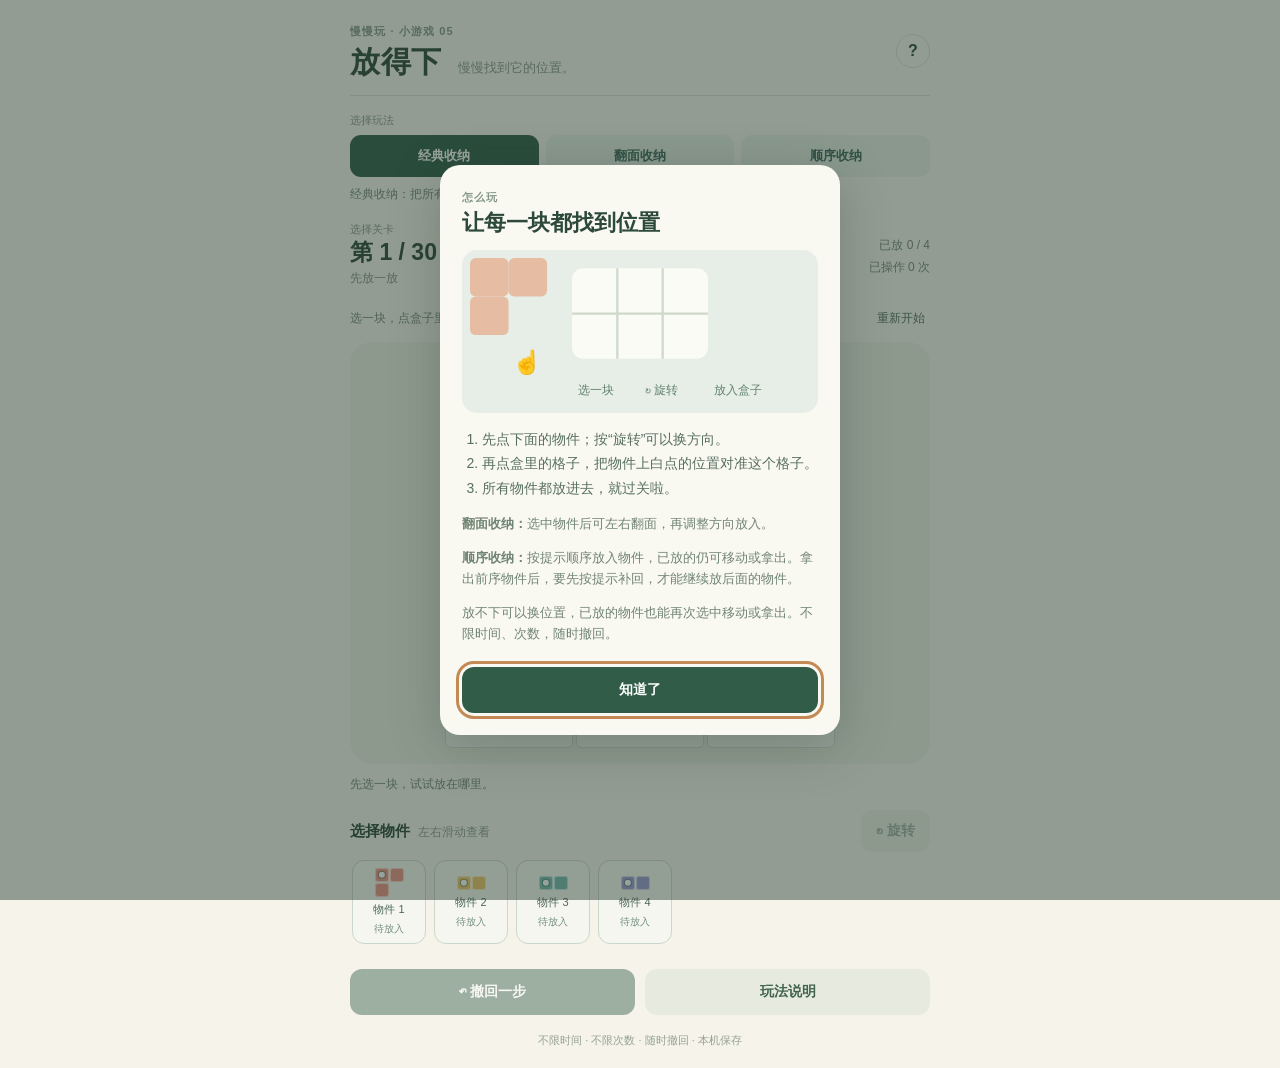
==== games/fit-it/index.html @ 9da5fe86 "Publish eight-game preview" ====
<!doctype html>
<html lang="zh-CN"><head><meta charset="utf-8"><meta name="viewport" content="width=device-width,initial-scale=1,viewport-fit=cover"><meta name="theme-color" content="#f5f3ea"><title>放得下 · 形状收纳</title><link rel="stylesheet" href="style.css?v=5"></head>
<body><main class="shell">
<header class="header"><div><p class="eyebrow">慢慢玩 · 小游戏 05</p><h1>放得下 <span>慢慢找到它的位置。</span></h1></div><button class="icon-button" id="help" aria-label="玩法说明">?</button></header>
<section class="modes" aria-label="选择玩法"><p class="level-label">选择玩法</p><div class="mode-buttons"><button type="button" data-mode="classic" aria-pressed="true">经典收纳</button><button type="button" data-mode="mirror" aria-pressed="false">翻面收纳</button><button type="button" data-mode="ordered" aria-pressed="false">顺序收纳</button></div><p id="mode-copy" class="mode-copy"></p></section>
<section class="top"><div><label for="level-select" class="level-label">选择关卡</label><div class="select-wrap"><select id="level-select" aria-label="选择关卡"></select><span aria-hidden="true">⌄</span></div><p id="level-name" class="level-name"></p></div><div class="counts"><span id="placed-count"></span><span id="move-count"></span></div></section>
<div class="intro-line"><span>选一块，点盒子里的位置放下。</span><button class="text-button" id="reset">重新开始</button></div>
<section class="board-wrap" aria-label="收纳盒"><div id="board" class="board" role="grid" aria-label="收纳盒格子"></div></section>
<p id="status" class="status" role="status" aria-live="polite">先选一块，试试放在哪里。</p>
<div id="complete" class="complete" hidden><span aria-hidden="true">✦</span><div><strong>都放下啦！</strong><small id="complete-copy"></small></div><button id="next" class="next">下一关</button></div>
<div class="pieces-header"><div><strong>选择物件</strong><span id="piece-hint">左右滑动查看</span></div><div class="piece-actions"><button id="remove" class="rotate" hidden>拿出</button><button id="flip" class="rotate" hidden>⇄ 翻面</button><button id="rotate" class="rotate">↻ 旋转</button></div></div>
<div id="pieces" class="pieces" aria-label="物件列表"></div>
<div class="action-row"><button id="undo" class="primary">↶ 撤回一步</button><button id="guide" class="secondary">玩法说明</button></div><footer>不限时间 · 不限次数 · 随时撤回 · 本机保存</footer>
</main>
<div id="modal-backdrop" hidden aria-hidden="true"></div>
<dialog id="help-dialog" role="dialog" aria-modal="true" aria-labelledby="help-title"><div class="dialog-inner"><span class="eyebrow">怎么玩</span><h2 id="help-title">让每一块都找到位置</h2>
<div class="guide-animation" role="img" aria-label="示意：选一块形状，旋转后放进盒子"><svg viewBox="0 0 300 130" aria-hidden="true"><rect class="demo-box" x="90" y="9" width="120" height="80" rx="10"/><path class="demo-grid" d="M130 9v80M170 9v80M90 49h120"/><g class="demo-piece"><rect x="0" y="0" width="34" height="34" rx="5"/><rect x="34" y="0" width="34" height="34" rx="5"/><rect x="0" y="34" width="34" height="34" rx="5"/></g><text x="95" y="120">选一块</text><text x="154" y="120">↻ 旋转</text><text x="215" y="120">放入盒子</text></svg><span class="demo-tap" aria-hidden="true">☝</span></div>
<ol><li>先点下面的物件；按“旋转”可以换方向。</li><li>再点盒里的格子，把物件上白点的位置对准这个格子。</li><li>所有物件都放进去，就过关啦。</li></ol><p><strong>翻面收纳：</strong>选中物件后可左右翻面，再调整方向放入。</p><p><strong>顺序收纳：</strong>按提示顺序放入物件，已放的仍可移动或拿出。拿出前序物件后，要先按提示补回，才能继续放后面的物件。</p><p>放不下可以换位置，已放的物件也能再次选中移动或拿出。不限时间、次数，随时撤回。</p><button id="close-help" class="primary">知道了</button></div></dialog>
<script type="module" src="app.mjs?v=5"></script></body></html>
---- games/fit-it/style.css ----
:root{color-scheme:light;--ink:#2c493a;--muted:#718473;--paper:#f5f3ea;--green:#315d48;--pale:#e7ede0;--line:#d7dfd0}*{box-sizing:border-box}body{margin:0;background:var(--paper);color:var(--ink);font-family:-apple-system,BlinkMacSystemFont,"PingFang SC","Microsoft Yahei",sans-serif;-webkit-tap-highlight-color:transparent}button,select{font:inherit;color:inherit}button{cursor:pointer;touch-action:manipulation}button:focus-visible,select:focus-visible{outline:3px solid #c38a55;outline-offset:3px}.shell{width:min(100%,620px);margin:auto;padding:24px 20px calc(20px + env(safe-area-inset-bottom))}.header{display:flex;justify-content:space-between;align-items:center;border-bottom:1px solid var(--line);padding-bottom:18px}.eyebrow{margin:0 0 8px;font-size:11px;font-weight:700;letter-spacing:.1em;color:#839785}h1{font-size:30px;line-height:1;margin:0;letter-spacing:.02em}h1 span{font-size:13px;font-weight:400;color:#879789;letter-spacing:0;margin-left:7px}.icon-button{width:34px;height:34px;border:1px solid #d4ded0;border-radius:50%;background:transparent;font-weight:700}.top{display:flex;align-items:center;justify-content:space-between;padding:19px 0 5px}.level-label{display:block;color:#879786;font-size:11px}.select-wrap{display:inline-flex;align-items:center;gap:7px}.select-wrap select{appearance:none;border:0;background:transparent;padding:2px 0;font-size:23px;font-weight:750;cursor:pointer}.level-name{margin:3px 0;color:#80927e;font-size:12px}.counts{display:flex;flex-direction:column;align-items:end;color:#738773;gap:5px;font-size:12px}.intro-line{display:flex;justify-content:space-between;align-items:center;gap:8px;color:#748673;font-size:12px;margin:10px 0}.text-button{color:#53715c;background:none;border:0;padding:5px}.board-wrap{border-radius:22px;background:#e9eee1;padding:16px;overflow:hidden}.board{width:min(100%,390px);margin:auto;display:grid;grid-template-columns:repeat(var(--cols),minmax(0,1fr));gap:3px}.cell{position:relative;display:grid;place-items:center;aspect-ratio:1;background:#f7f8f1;border:0;border-radius:6px;padding:0;color:#3b5848;min-width:0}.cell.available{box-shadow:inset 0 0 0 1px #d2ddcd}.cell.hole{background:transparent;visibility:hidden;pointer-events:none}.cell.filled{background:var(--piece-color);box-shadow:inset 0 0 0 2px #ffffff77,0 2px 0 #819b832e}.cell.selected{box-shadow:inset 0 0 0 3px #3f7558}.cell:active{filter:brightness(.95)}.cell .mark{font-size:clamp(10px,3vw,13px);font-weight:750;color:#314a3b}.status{min-height:19px;color:#718573;font-size:12px;margin:12px 0}.status.warning{color:#ad593f}.pieces-header{display:flex;align-items:center;justify-content:space-between;margin-top:15px}.pieces-header strong{font-size:15px}.pieces-header span{margin-left:8px;color:#8a9b88;font-size:12px}.rotate{border:0;border-radius:10px;background:#dfead9;padding:10px 15px;font-size:14px;font-weight:700;color:#355d46;min-height:42px}.rotate:disabled{opacity:.45;cursor:default}.pieces{display:flex;gap:8px;overflow-x:auto;padding:8px 2px 10px;scrollbar-width:thin}.piece{flex:0 0 74px;min-height:84px;border:1px solid #cbd8c9;border-radius:12px;background:#f4f6ef;display:flex;flex-direction:column;justify-content:center;align-items:center;gap:5px;color:#4c6656;font-size:11px;padding:5px;position:relative}.piece[aria-pressed="true"]{border:2px solid #315d48;background:#e5eee0}.piece.placed{background:#edf1e8}.piece-grid{display:grid;grid-template-columns:repeat(var(--pc),12px);grid-template-rows:repeat(var(--pr),12px);gap:1px}.piece-grid i{width:12px;height:12px;border-radius:3px}.piece-grid i.filled{background:var(--piece-color);box-shadow:inset 0 0 0 1px #ffffff88}.piece-state{font-size:10px;color:#76917e}.action-row{display:grid;grid-template-columns:1fr 1fr;gap:10px;margin-top:15px}button.primary,button.secondary{height:46px;border:0;border-radius:12px;font-weight:700;font-size:14px}.primary{background:var(--green);color:#fff}.secondary{background:#e7ebdf;color:#40634e}.primary:disabled{opacity:.45;cursor:default}footer{text-align:center;color:#95a292;font-size:11px;padding-top:18px}.complete{margin:12px 0 4px;padding:13px 15px;background:#dfead9;border-radius:14px;display:flex;align-items:center;gap:12px}.complete[hidden]{display:none}.complete>span{font-size:25px;color:#d6a567}.complete>div{flex:1}.complete strong,.complete small{display:block}.complete small{font-size:12px;color:#6f8471;margin-top:3px}.next{border:0;border-radius:10px;background:#315d48;color:#fff;font-weight:700;padding:11px 17px}dialog{padding:0;border:0;border-radius:20px;max-width:min(90%,400px);max-height:min(90vh,740px);overflow:auto;background:#f9f8f1;color:var(--ink);box-shadow:0 12px 50px #283c2c44}dialog::backdrop{background:#23392d77}.dialog-inner{padding:22px}.dialog-inner h2{font-size:22px;margin:3px 0 12px}.dialog-inner ol{padding-left:20px;color:#58705f;font-size:14px;line-height:1.75}.dialog-inner p{font-size:13px;color:#718573;line-height:1.6}.dialog-inner button{width:100%;margin-top:10px}.guide-animation{position:relative;border-radius:15px;padding:8px;background:#e6eee7;overflow:hidden}.guide-animation svg{width:100%;display:block}.demo-box{fill:#fafbf5}.demo-grid{fill:none;stroke:#ced9cc;stroke-width:2}.demo-piece{fill:#e6bda3;transform-origin:34px 34px;animation:demo-place 5s ease-in-out infinite}.guide-animation text{font-size:11px;fill:#62816d}.demo-tap{position:absolute;left:14%;top:61%;font-size:23px;animation:demo-tap 5s ease-in-out infinite}@keyframes demo-place{0%,18%{transform:translate(10px,40px) scale(.55)}35%{transform:translate(10px,40px) scale(.55) rotate(90deg)}55%,85%{transform:translate(93px,13px) scale(.55) rotate(90deg)}100%{transform:translate(10px,40px) scale(.55)}}@keyframes demo-tap{0%,9%{opacity:0;transform:translate(10px,10px)}18%,35%{opacity:1;transform:translate(0,0)}55%,100%{opacity:0}}@media(prefers-reduced-motion:reduce){.demo-piece{animation:none;transform:translate(93px,13px) scale(.55) rotate(90deg)}.demo-tap{animation:none;opacity:0}}@media(max-width:390px){.shell{padding:18px 15px}h1{font-size:26px}h1 span{font-size:12px}.board-wrap{padding:13px}.intro-line{font-size:11px}.pieces-header span{font-size:11px}}
.piece-actions{display:flex;gap:6px}.piece-actions [hidden]{display:none}.piece-grid i.anchor{position:relative}.piece-grid i.anchor:after{content:'';position:absolute;width:5px;height:5px;border-radius:50%;left:3.5px;top:3.5px;background:#fff;box-shadow:0 0 0 1px #315d4880}
.piece-grid{grid-template-columns:repeat(var(--pc),14px);grid-template-rows:repeat(var(--pr),14px)}.piece-grid i{width:14px;height:14px}.piece-grid i.anchor:after{width:6px;height:6px;left:4px;top:4px}
.modes{padding-top:17px}.modes .level-label{margin:0 0 7px}.mode-buttons{display:grid;grid-template-columns:repeat(3,minmax(0,1fr));gap:7px}.mode-buttons button{min-height:42px;border:0;border-radius:11px;background:#e4ece3;color:#40665a;font-size:13px;font-weight:700}.mode-buttons button[aria-pressed=true]{background:#315d48;color:#fff}.mode-copy{color:#718779;font-size:12px;line-height:1.5;margin:8px 0 0}.piece.expected{border:2px solid #c99742;box-shadow:0 0 0 2px #eddcaa}.piece.expected .piece-state{color:#9a6a24;font-weight:700}.pieces-header{gap:6px;flex-wrap:wrap}.piece-actions{margin-left:auto}.piece-actions .rotate{white-space:nowrap}.piece-actions [hidden]{display:none}@media(max-width:390px){.piece-actions .rotate{padding:9px 11px;font-size:13px}}
.piece-grid{grid-template-columns:repeat(var(--pc),var(--unit,14px));grid-template-rows:repeat(var(--pr),var(--unit,14px))}.piece-grid i{width:var(--unit,14px);height:var(--unit,14px)}.piece-grid i.anchor:after{width:45%;height:45%;left:50%;top:50%;transform:translate(-50%,-50%)}

/* Fallback for mobile webviews without native dialog methods. */
dialog:not([open]){display:none}
#modal-backdrop{position:fixed;inset:0;z-index:1000;background:rgba(35,57,45,.47)}
#modal-backdrop[hidden]{display:none}
dialog.fallback-dialog[open]{display:block;position:fixed;top:50%;left:50%;right:auto;bottom:auto;transform:translate(-50%,-50%);width:90%;max-width:400px;margin:0;z-index:1001}
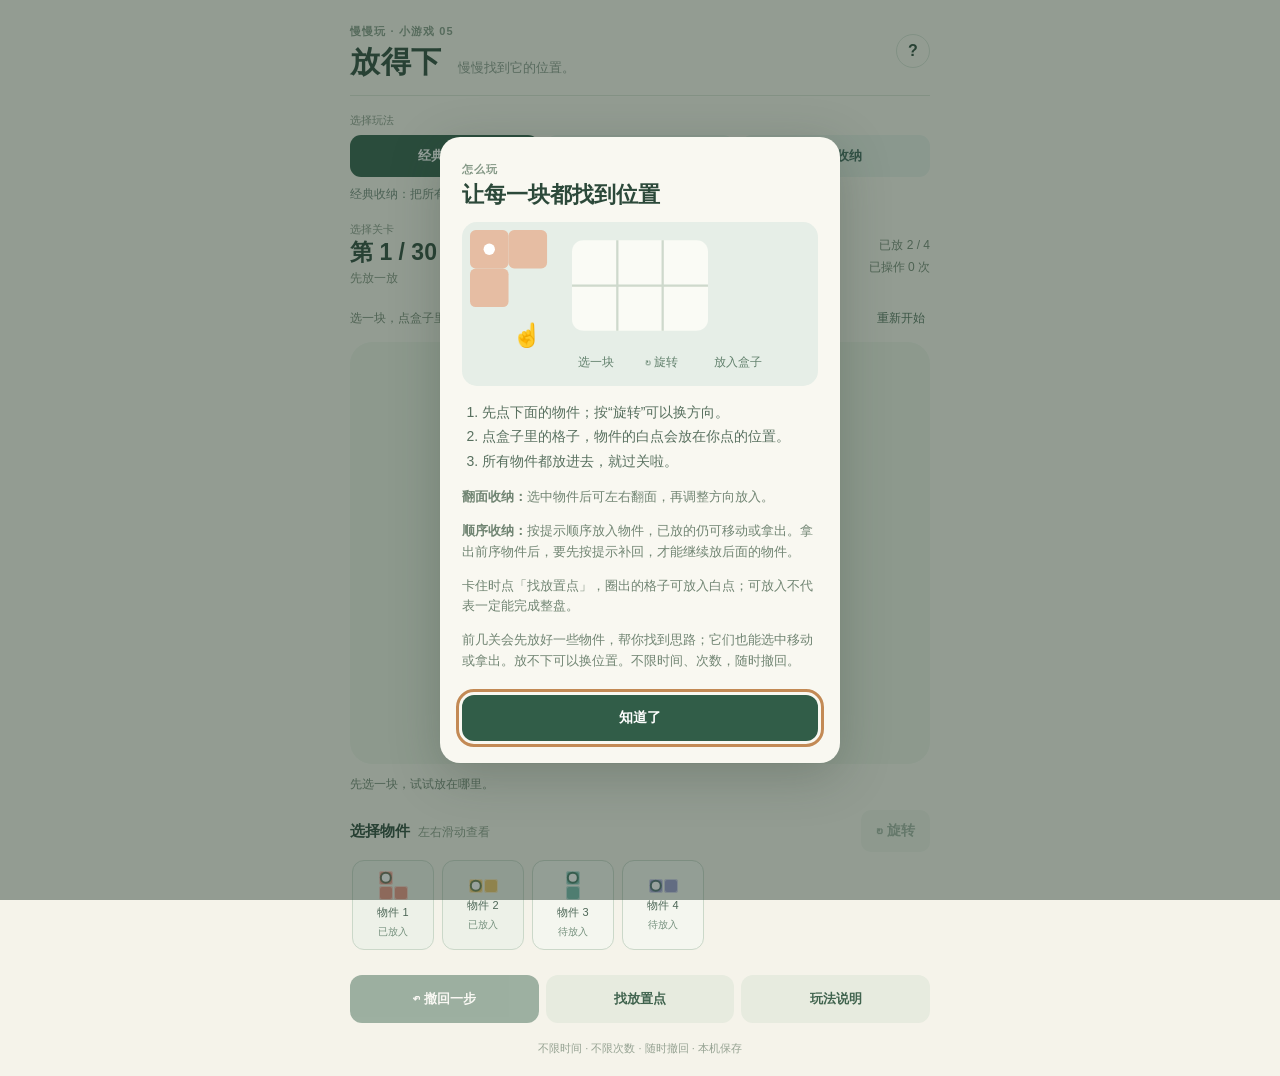
==== commit 1643bcf9: "Ease early packing levels and improve guidance" ====
--- a/games/fit-it/index.html
+++ b/games/fit-it/index.html
@@ -1,5 +1,5 @@
 <!doctype html>
-<html lang="zh-CN"><head><meta charset="utf-8"><meta name="viewport" content="width=device-width,initial-scale=1,viewport-fit=cover"><meta name="theme-color" content="#f5f3ea"><title>放得下 · 形状收纳</title><link rel="stylesheet" href="style.css?v=5"></head>
+<html lang="zh-CN"><head><meta charset="utf-8"><meta name="viewport" content="width=device-width,initial-scale=1,viewport-fit=cover"><meta name="theme-color" content="#f5f3ea"><title>放得下 · 形状收纳</title><link rel="stylesheet" href="style.css?v=20261111-ease"></head>
 <body><main class="shell">
 <header class="header"><div><p class="eyebrow">慢慢玩 · 小游戏 05</p><h1>放得下 <span>慢慢找到它的位置。</span></h1></div><button class="icon-button" id="help" aria-label="玩法说明">?</button></header>
 <section class="modes" aria-label="选择玩法"><p class="level-label">选择玩法</p><div class="mode-buttons"><button type="button" data-mode="classic" aria-pressed="true">经典收纳</button><button type="button" data-mode="mirror" aria-pressed="false">翻面收纳</button><button type="button" data-mode="ordered" aria-pressed="false">顺序收纳</button></div><p id="mode-copy" class="mode-copy"></p></section>
@@ -10,10 +10,10 @@
 <div id="complete" class="complete" hidden><span aria-hidden="true">✦</span><div><strong>都放下啦！</strong><small id="complete-copy"></small></div><button id="next" class="next">下一关</button></div>
 <div class="pieces-header"><div><strong>选择物件</strong><span id="piece-hint">左右滑动查看</span></div><div class="piece-actions"><button id="remove" class="rotate" hidden>拿出</button><button id="flip" class="rotate" hidden>⇄ 翻面</button><button id="rotate" class="rotate">↻ 旋转</button></div></div>
 <div id="pieces" class="pieces" aria-label="物件列表"></div>
-<div class="action-row"><button id="undo" class="primary">↶ 撤回一步</button><button id="guide" class="secondary">玩法说明</button></div><footer>不限时间 · 不限次数 · 随时撤回 · 本机保存</footer>
+<div class="action-row"><button id="undo" class="primary">↶ 撤回一步</button><button id="find-place" class="secondary">找放置点</button><button id="guide" class="secondary">玩法说明</button></div><footer>不限时间 · 不限次数 · 随时撤回 · 本机保存</footer>
 </main>
 <div id="modal-backdrop" hidden aria-hidden="true"></div>
 <dialog id="help-dialog" role="dialog" aria-modal="true" aria-labelledby="help-title"><div class="dialog-inner"><span class="eyebrow">怎么玩</span><h2 id="help-title">让每一块都找到位置</h2>
-<div class="guide-animation" role="img" aria-label="示意：选一块形状，旋转后放进盒子"><svg viewBox="0 0 300 130" aria-hidden="true"><rect class="demo-box" x="90" y="9" width="120" height="80" rx="10"/><path class="demo-grid" d="M130 9v80M170 9v80M90 49h120"/><g class="demo-piece"><rect x="0" y="0" width="34" height="34" rx="5"/><rect x="34" y="0" width="34" height="34" rx="5"/><rect x="0" y="34" width="34" height="34" rx="5"/></g><text x="95" y="120">选一块</text><text x="154" y="120">↻ 旋转</text><text x="215" y="120">放入盒子</text></svg><span class="demo-tap" aria-hidden="true">☝</span></div>
-<ol><li>先点下面的物件；按“旋转”可以换方向。</li><li>再点盒里的格子，把物件上白点的位置对准这个格子。</li><li>所有物件都放进去，就过关啦。</li></ol><p><strong>翻面收纳：</strong>选中物件后可左右翻面，再调整方向放入。</p><p><strong>顺序收纳：</strong>按提示顺序放入物件，已放的仍可移动或拿出。拿出前序物件后，要先按提示补回，才能继续放后面的物件。</p><p>放不下可以换位置，已放的物件也能再次选中移动或拿出。不限时间、次数，随时撤回。</p><button id="close-help" class="primary">知道了</button></div></dialog>
-<script type="module" src="app.mjs?v=5"></script></body></html>
+<div class="guide-animation" role="img" aria-label="示意：选一块形状，旋转后放进盒子"><svg viewBox="0 0 300 130" aria-hidden="true"><rect class="demo-box" x="90" y="9" width="120" height="80" rx="10"/><path class="demo-grid" d="M130 9v80M170 9v80M90 49h120"/><g class="demo-piece"><rect x="0" y="0" width="34" height="34" rx="5"/><rect x="34" y="0" width="34" height="34" rx="5"/><rect x="0" y="34" width="34" height="34" rx="5"/><circle cx="17" cy="17" r="5" fill="#fff"/></g><text x="95" y="120">选一块</text><text x="154" y="120">↻ 旋转</text><text x="215" y="120">放入盒子</text></svg><span class="demo-tap" aria-hidden="true">☝</span></div>
+<ol><li>先点下面的物件；按“旋转”可以换方向。</li><li>点盒子里的格子，物件的白点会放在你点的位置。</li><li>所有物件都放进去，就过关啦。</li></ol><p><strong>翻面收纳：</strong>选中物件后可左右翻面，再调整方向放入。</p><p><strong>顺序收纳：</strong>按提示顺序放入物件，已放的仍可移动或拿出。拿出前序物件后，要先按提示补回，才能继续放后面的物件。</p><p>卡住时点「找放置点」，圈出的格子可放入白点；可放入不代表一定能完成整盘。</p><p>前几关会先放好一些物件，帮你找到思路；它们也能选中移动或拿出。放不下可以换位置。不限时间、次数，随时撤回。</p><button id="close-help" class="primary">知道了</button></div></dialog>
+<script type="module" src="app.mjs?v=20261111-ease"></script></body></html>
--- a/games/fit-it/style.css
+++ b/games/fit-it/style.css
@@ -9,3 +9,6 @@
 #modal-backdrop{position:fixed;inset:0;z-index:1000;background:rgba(35,57,45,.47)}
 #modal-backdrop[hidden]{display:none}
 dialog.fallback-dialog[open]{display:block;position:fixed;top:50%;left:50%;right:auto;bottom:auto;transform:translate(-50%,-50%);width:90%;max-width:400px;margin:0;z-index:1001}
+
+/* Larger, clearer tap targets and optional placement guidance. */
+.piece{flex-basis:82px;min-height:90px}.piece[aria-pressed="true"]{border:3px solid #285d43;box-shadow:0 0 0 2px #adc9ae;background:#dcebd9}.piece:active,.cell:active{filter:brightness(.9)}.cell.guide-target{box-shadow:inset 0 0 0 3px #c18038;background:#fff3d9}.cell.guide-target::after{content:"";width:12px;height:12px;border-radius:50%;background:#ba7431;pointer-events:none}.action-row{grid-template-columns:repeat(3,minmax(0,1fr));gap:7px}.action-row button{font-size:13px;min-height:48px;padding:0 5px}.piece-grid i.anchor:after{width:60%;height:60%;box-shadow:0 0 0 2px #315d48aa}
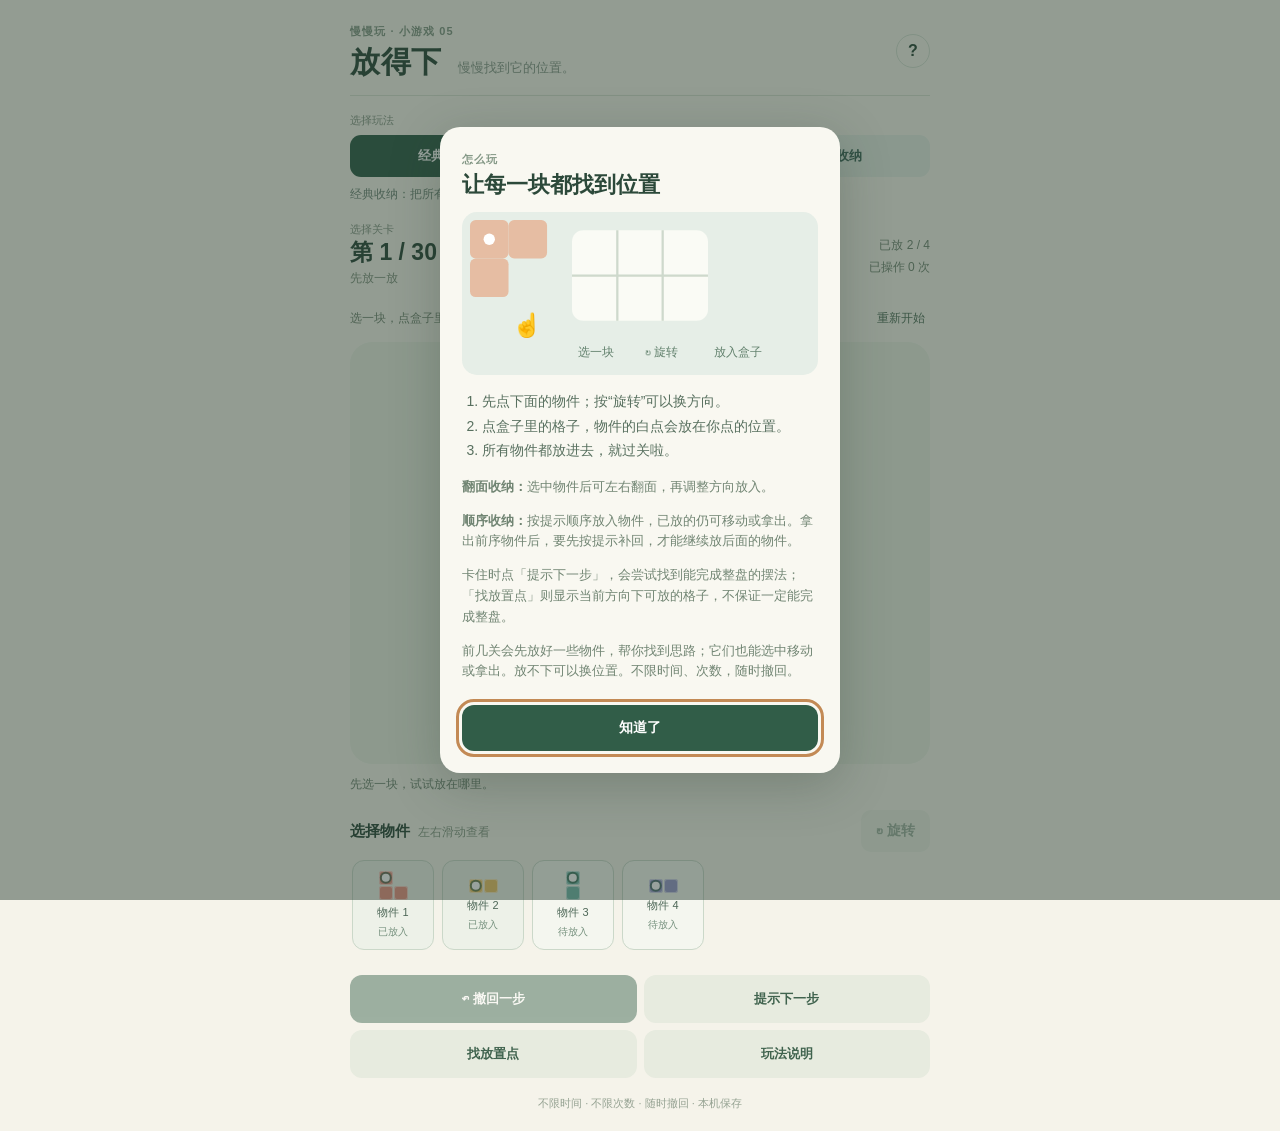
==== commit d3b0935b: "Improve packing hints and ease sudoku" ====
--- a/games/fit-it/index.html
+++ b/games/fit-it/index.html
@@ -1,5 +1,5 @@
 <!doctype html>
-<html lang="zh-CN"><head><meta charset="utf-8"><meta name="viewport" content="width=device-width,initial-scale=1,viewport-fit=cover"><meta name="theme-color" content="#f5f3ea"><title>放得下 · 形状收纳</title><link rel="stylesheet" href="style.css?v=20261111-ease"></head>
+<html lang="zh-CN"><head><meta charset="utf-8"><meta name="viewport" content="width=device-width,initial-scale=1,viewport-fit=cover"><meta name="theme-color" content="#f5f3ea"><title>放得下 · 形状收纳</title><link rel="stylesheet" href="style.css?v=20261112-hint"></head>
 <body><main class="shell">
 <header class="header"><div><p class="eyebrow">慢慢玩 · 小游戏 05</p><h1>放得下 <span>慢慢找到它的位置。</span></h1></div><button class="icon-button" id="help" aria-label="玩法说明">?</button></header>
 <section class="modes" aria-label="选择玩法"><p class="level-label">选择玩法</p><div class="mode-buttons"><button type="button" data-mode="classic" aria-pressed="true">经典收纳</button><button type="button" data-mode="mirror" aria-pressed="false">翻面收纳</button><button type="button" data-mode="ordered" aria-pressed="false">顺序收纳</button></div><p id="mode-copy" class="mode-copy"></p></section>
@@ -10,10 +10,10 @@
 <div id="complete" class="complete" hidden><span aria-hidden="true">✦</span><div><strong>都放下啦！</strong><small id="complete-copy"></small></div><button id="next" class="next">下一关</button></div>
 <div class="pieces-header"><div><strong>选择物件</strong><span id="piece-hint">左右滑动查看</span></div><div class="piece-actions"><button id="remove" class="rotate" hidden>拿出</button><button id="flip" class="rotate" hidden>⇄ 翻面</button><button id="rotate" class="rotate">↻ 旋转</button></div></div>
 <div id="pieces" class="pieces" aria-label="物件列表"></div>
-<div class="action-row"><button id="undo" class="primary">↶ 撤回一步</button><button id="find-place" class="secondary">找放置点</button><button id="guide" class="secondary">玩法说明</button></div><footer>不限时间 · 不限次数 · 随时撤回 · 本机保存</footer>
+<div class="action-row"><button id="undo" class="primary">↶ 撤回一步</button><button id="next-hint" class="secondary">提示下一步</button><button id="find-place" class="secondary">找放置点</button><button id="guide" class="secondary">玩法说明</button></div><footer>不限时间 · 不限次数 · 随时撤回 · 本机保存</footer>
 </main>
 <div id="modal-backdrop" hidden aria-hidden="true"></div>
 <dialog id="help-dialog" role="dialog" aria-modal="true" aria-labelledby="help-title"><div class="dialog-inner"><span class="eyebrow">怎么玩</span><h2 id="help-title">让每一块都找到位置</h2>
 <div class="guide-animation" role="img" aria-label="示意：选一块形状，旋转后放进盒子"><svg viewBox="0 0 300 130" aria-hidden="true"><rect class="demo-box" x="90" y="9" width="120" height="80" rx="10"/><path class="demo-grid" d="M130 9v80M170 9v80M90 49h120"/><g class="demo-piece"><rect x="0" y="0" width="34" height="34" rx="5"/><rect x="34" y="0" width="34" height="34" rx="5"/><rect x="0" y="34" width="34" height="34" rx="5"/><circle cx="17" cy="17" r="5" fill="#fff"/></g><text x="95" y="120">选一块</text><text x="154" y="120">↻ 旋转</text><text x="215" y="120">放入盒子</text></svg><span class="demo-tap" aria-hidden="true">☝</span></div>
-<ol><li>先点下面的物件；按“旋转”可以换方向。</li><li>点盒子里的格子，物件的白点会放在你点的位置。</li><li>所有物件都放进去，就过关啦。</li></ol><p><strong>翻面收纳：</strong>选中物件后可左右翻面，再调整方向放入。</p><p><strong>顺序收纳：</strong>按提示顺序放入物件，已放的仍可移动或拿出。拿出前序物件后，要先按提示补回，才能继续放后面的物件。</p><p>卡住时点「找放置点」，圈出的格子可放入白点；可放入不代表一定能完成整盘。</p><p>前几关会先放好一些物件，帮你找到思路；它们也能选中移动或拿出。放不下可以换位置。不限时间、次数，随时撤回。</p><button id="close-help" class="primary">知道了</button></div></dialog>
-<script type="module" src="app.mjs?v=20261111-ease"></script></body></html>
+<ol><li>先点下面的物件；按“旋转”可以换方向。</li><li>点盒子里的格子，物件的白点会放在你点的位置。</li><li>所有物件都放进去，就过关啦。</li></ol><p><strong>翻面收纳：</strong>选中物件后可左右翻面，再调整方向放入。</p><p><strong>顺序收纳：</strong>按提示顺序放入物件，已放的仍可移动或拿出。拿出前序物件后，要先按提示补回，才能继续放后面的物件。</p><p>卡住时点「提示下一步」，会尝试找到能完成整盘的摆法；「找放置点」则显示当前方向下可放的格子，不保证一定能完成整盘。</p><p>前几关会先放好一些物件，帮你找到思路；它们也能选中移动或拿出。放不下可以换位置。不限时间、次数，随时撤回。</p><button id="close-help" class="primary">知道了</button></div></dialog>
+<script type="module" src="app.mjs?v=20261112-hint"></script></body></html>
--- a/games/fit-it/style.css
+++ b/games/fit-it/style.css
@@ -12,3 +12,4 @@
 
 /* Larger, clearer tap targets and optional placement guidance. */
 .piece{flex-basis:82px;min-height:90px}.piece[aria-pressed="true"]{border:3px solid #285d43;box-shadow:0 0 0 2px #adc9ae;background:#dcebd9}.piece:active,.cell:active{filter:brightness(.9)}.cell.guide-target{box-shadow:inset 0 0 0 3px #c18038;background:#fff3d9}.cell.guide-target::after{content:"";width:12px;height:12px;border-radius:50%;background:#ba7431;pointer-events:none}.action-row{grid-template-columns:repeat(3,minmax(0,1fr));gap:7px}.action-row button{font-size:13px;min-height:48px;padding:0 5px}.piece-grid i.anchor:after{width:60%;height:60%;box-shadow:0 0 0 2px #315d48aa}
+.action-row{grid-template-columns:repeat(2,minmax(0,1fr))}
